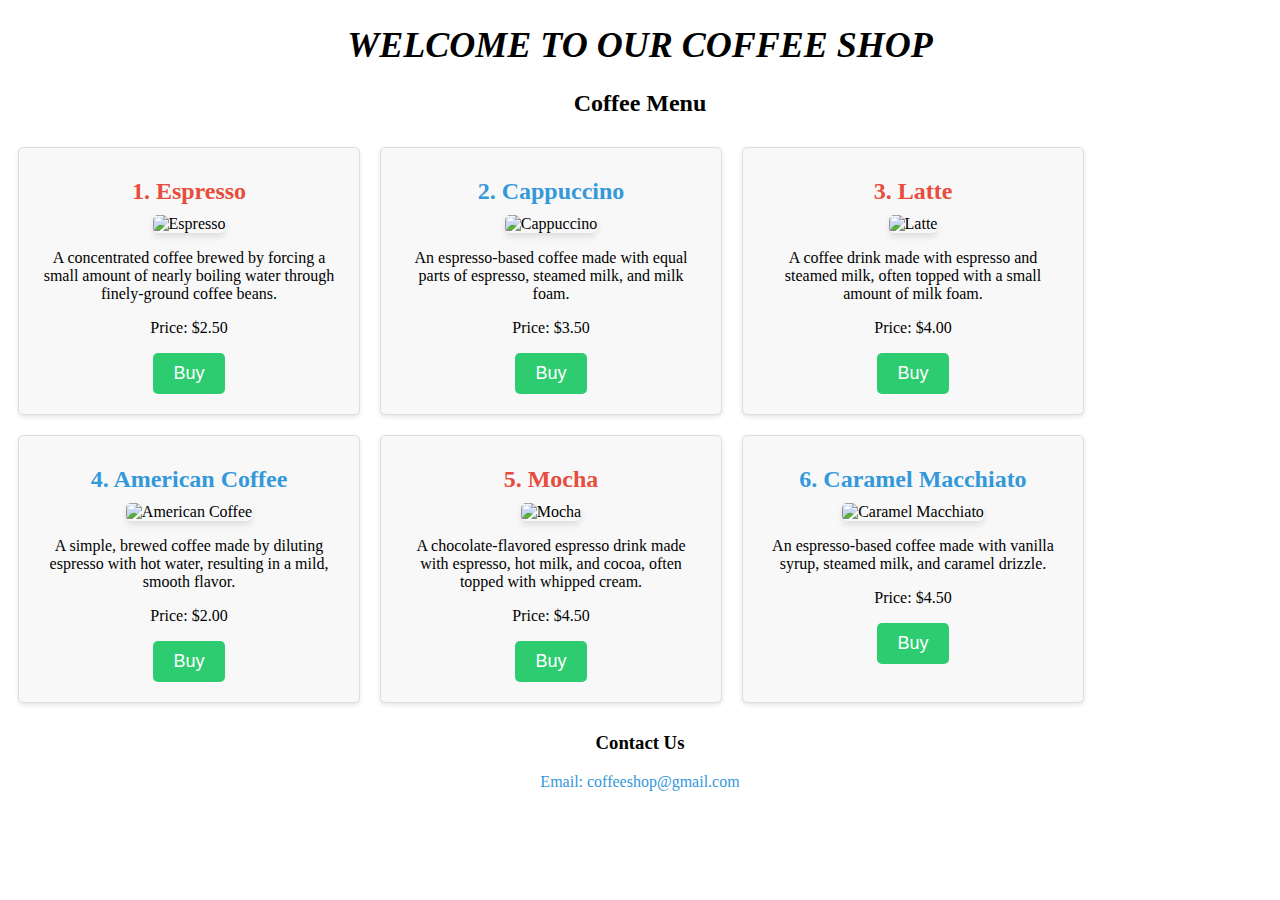
==== Java-application/index.html @ 6248d846 "Add files via upload" ====
<!DOCTYPE html>
<html lang="en">
<head>
    <meta charset="UTF-8">
    <meta name="viewport" content="width=device-width, initial-scale=1.0">
    <title>Coffe Shop</title>
    <link rel="stylesheet" href="index.css">
</head>
<body>
    <section id="coffee-shop">
        <h1>Welcome to Our Coffee Shop</h1>
    </section>
    <section id="menu">
        <h2>Coffee Menu</h2>
        <div class="coffee-cards">
            <!-- Coffee cards will be populated here by JavaScript -->
        </div>
    </section>
    <section id="contact">
        <h3>Contact Us</h3>
        <p class="email">Email: coffeeshop@gmail.com</p>


    </section>
    <!-- You can include JavaScript code here if needed -->
    <script src="./index.js"></script>
</body>
</html>
---- Java-application/index.css ----
/* Common styles for coffee cards */
.coffee-card {
    background-color: #f8f8f8;
    border: 1px solid #ddd;
    border-radius: 5px;
    padding: 20px;
    text-align: center;
    box-shadow: 0 2px 4px rgba(0, 0, 0, 0.1);
    max-width: 300px; /* Reduce the maximum width of the coffee card */
    margin: 10px;
    display: inline-block; /* Display coffee cards in a row */
}

.coffee-card h3 {
    font-size: 24px;
    margin: 10px 0;
}

.coffee-card img {
    max-width: 100%;
    max-height: 150px; /* Reduce the maximum height of the images */
    border-radius: 5px;
    box-shadow: 0 4px 6px rgba(0, 0, 0, 0.1);
}

.coffee-card p {
    font-size: 16px;
}

/* Apply different colors to coffee names */
.coffee-card:nth-child(odd) h3 {
    color: #e74c3c; /* Espresso and other odd-indexed items */
}

.coffee-card:nth-child(even) h3 {
    color: #3498db; /* Cappuccino and other even-indexed items */
}

/* Style the Buy button */
.coffee-card button {
    background-color: #2ecc71;
    color: #fff;
    border: none;
    padding: 10px 20px;
    border-radius: 5px;
    font-size: 18px;
    cursor: pointer;
}

.coffee-card button:hover {
    background-color: #27ae60;
}

/* Display coffee cards in a row */
.coffee-cards {
    display: flex;
    flex-wrap: wrap; /* Wrap coffee cards to the next line if they don't fit in the container */
}

/* Center align and style the title (h1) */
h1 {
    text-align: center;
    font-style: italic;
    font-size: 36px;
    text-transform: uppercase;
}

/* Center align and style h2 text */
h2 {
    text-align: center;
}

/* Center align and style h3 text */
h3 {
    text-align: center;
}

/* Style the contact section with decoration */
.contact {
    background-color: #f2f2f2;
    padding: 20px;
    text-align: center;
    border-top: 1px solid #ddd;
}

.contact h3 {
    font-style: italic;
    font-size: 24px;
    color: #333; /* Dark gray text color */
}

.contact p {
    font-size: 18px;
    color: #3498db; /* Blue text color */
    margin-top: 20px; /* Add some top margin to separate it from the rest of the content */
}

/* Center-align and style the email part */
.email {
    text-align: center;
    color: #3498db; /* Blue text color */
}
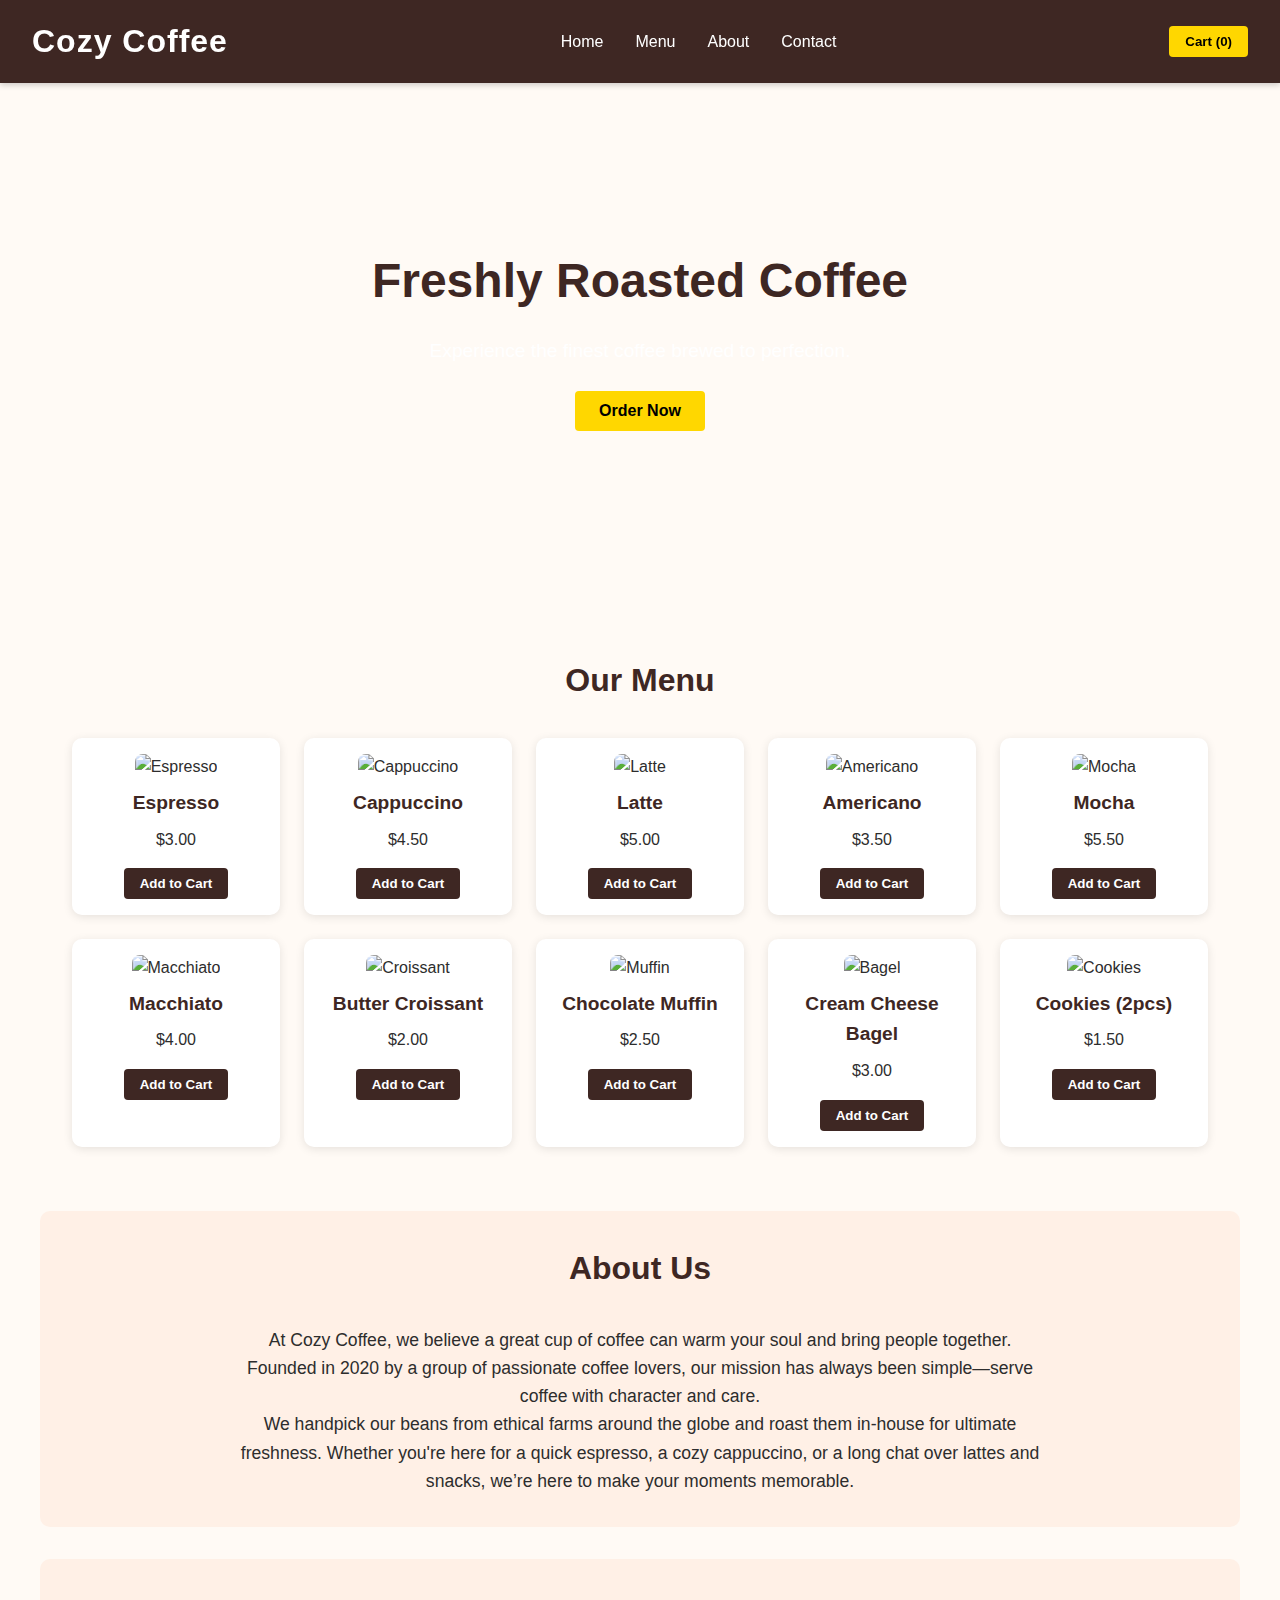
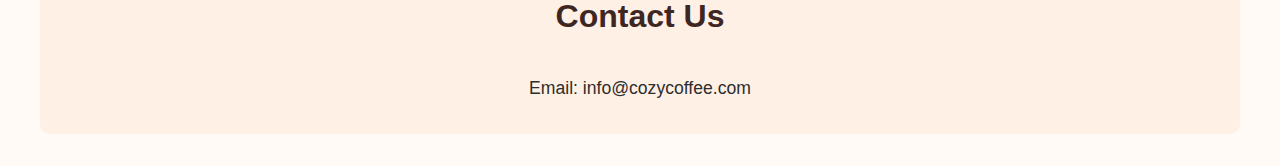
==== commit 2e4e3593: "Update UI styling" ====
--- a/Java-application/index.html
+++ b/Java-application/index.html
@@ -3,26 +3,125 @@
 <head>
     <meta charset="UTF-8">
     <meta name="viewport" content="width=device-width, initial-scale=1.0">
-    <title>Coffe Shop</title>
+    <title>Cozy Coffee</title>
     <link rel="stylesheet" href="index.css">
 </head>
 <body>
-    <section id="coffee-shop">
-        <h1>Welcome to Our Coffee Shop</h1>
-    </section>
-    <section id="menu">
-        <h2>Coffee Menu</h2>
-        <div class="coffee-cards">
-            <!-- Coffee cards will be populated here by JavaScript -->
+    <header>
+        <h1>Cozy Coffee</h1>
+        <nav>
+            <ul>
+                <li><a href="#home">Home</a></li>
+                <li><a href="#menu">Menu</a></li>
+                <li><a href="#about">About</a></li>
+                <li><a href="#contact">Contact</a></li>
+            </ul>
+        </nav>
+        <div class="cart">
+            <button id="cartBtn">Cart (0)</button>
+        </div>
+    </header>
+
+    <section id="home">
+        <div class="hero">
+            <h2>Freshly Roasted Coffee</h2>
+            <p>Experience the finest coffee brewed to perfection.</p>
+            <button>Order Now</button>
         </div>
     </section>
+
+    <section id="menu">
+        <h2>Our Menu</h2>
+        <div class="menu-items">
+            <!-- Coffee Items -->
+            <div class="item" data-name="Espresso" data-price="3.00">
+                <img src="https://encrypted-tbn0.gstatic.com/images?q=tbn:ANd9GcT6-DCSWkgGm21rVPMLSp2WeNxsitUhfq0KlA&s" alt="Espresso">
+                <h3>Espresso</h3>
+                <p>$3.00</p>
+                <button class="add-to-cart">Add to Cart</button>
+            </div>
+            <div class="item" data-name="Cappuccino" data-price="4.50">
+                <img src="https://encrypted-tbn0.gstatic.com/images?q=tbn:ANd9GcR_fT1_2Kfo7VvMj7Os-47zGKNBrsn3wKU4QA&s" alt="Cappuccino">
+                <h3>Cappuccino</h3>
+                <p>$4.50</p>
+                <button class="add-to-cart">Add to Cart</button>
+            </div>
+            <div class="item" data-name="Latte" data-price="5.00">
+                <img src="https://encrypted-tbn0.gstatic.com/images?q=tbn:ANd9GcSbivlahh7K5RVcJij0iRgUePZyQZjTGlV9EA&s" alt="Latte">
+                <h3>Latte</h3>
+                <p>$5.00</p>
+                <button class="add-to-cart">Add to Cart</button>
+            </div>
+            <div class="item" data-name="Americano" data-price="3.50">
+                <img src="https://www.foodandwine.com/thmb/9JyfZPcxlV9ubEeuSznhO-M4q0w=/1500x0/filters:no_upscale():max_bytes(150000):strip_icc()/Partners-Americano-FT-BLOG0523-b8e18cc340574cc9bed536cceeec7082.jpg" alt="Americano">
+                <h3>Americano</h3>
+                <p>$3.50</p>
+                <button class="add-to-cart">Add to Cart</button>
+            </div>
+            <div class="item" data-name="Mocha" data-price="5.50">
+                <img src="https://encrypted-tbn0.gstatic.com/images?q=tbn:ANd9GcRBAdnkQ55IVLwyyS0oh8dsQ2mHNXssRcXhZw&s" alt="Mocha">
+                <h3>Mocha</h3>
+                <p>$5.50</p>
+                <button class="add-to-cart">Add to Cart</button>
+            </div>
+            <div class="item" data-name="Macchiato" data-price="4.00">
+                <img src="https://encrypted-tbn0.gstatic.com/images?q=tbn:ANd9GcR5nJblKUp-sfsqtVK4kqPUCJSTWrf2u0Hh8A&s" alt="Macchiato">
+                <h3>Macchiato</h3>
+                <p>$4.00</p>
+                <button class="add-to-cart">Add to Cart</button>
+            </div>
+
+            <!-- Snacks -->
+            <div class="item" data-name="Croissant" data-price="2.00">
+                <img src="https://encrypted-tbn0.gstatic.com/images?q=tbn:ANd9GcT8AGe0SoOhCWiUZ8xBxZIqAa9hgCFssPCVPQ&s" alt="Croissant">
+                <h3>Butter Croissant</h3>
+                <p>$2.00</p>
+                <button class="add-to-cart">Add to Cart</button>
+            </div>
+            <div class="item" data-name="Muffin" data-price="2.50">
+                <img src="https://encrypted-tbn0.gstatic.com/images?q=tbn:ANd9GcSVoRrXA5wVQOyqWEUJEal5qGJaiZ9ygt5HPw&s" alt="Muffin">
+                <h3>Chocolate Muffin</h3>
+                <p>$2.50</p>
+                <button class="add-to-cart">Add to Cart</button>
+            </div>
+            <div class="item" data-name="Bagel" data-price="3.00">
+                <img src="https://encrypted-tbn0.gstatic.com/images?q=tbn:ANd9GcQAN62J1a1_cHxa4FJYL7YOBYPGKhP8spoSeg&s" alt="Bagel">
+                <h3>Cream Cheese Bagel</h3>
+                <p>$3.00</p>
+                <button class="add-to-cart">Add to Cart</button>
+            </div>
+            <div class="item" data-name="Cookies" data-price="1.50">
+                <img src="https://encrypted-tbn0.gstatic.com/images?q=tbn:ANd9GcTAiiESCyVHH93LaDYLzkycln8L7afOwZiKiA&s" alt="Cookies">
+                <h3>Cookies (2pcs)</h3>
+                <p>$1.50</p>
+                <button class="add-to-cart">Add to Cart</button>
+            </div>
+        </div>
+    </section>
+
+    <section id="about">
+        <h2>About Us</h2>
+        <p>At Cozy Coffee, we believe a great cup of coffee can warm your soul and bring people together. Founded in 2020 by a group of passionate coffee lovers, our mission has always been simple—serve coffee with character and care.</p>
+        <p>We handpick our beans from ethical farms around the globe and roast them in-house for ultimate freshness. Whether you're here for a quick espresso, a cozy cappuccino, or a long chat over lattes and snacks, we’re here to make your moments memorable.</p>
+    </section>
+
     <section id="contact">
-        <h3>Contact Us</h3>
-        <p class="email">Email: coffeeshop@gmail.com</p>
+        <h2>Contact Us</h2>
+        <p>Email: info@cozycoffee.com</p>
+        
+    </section>
 
+    <!-- Cart Modal -->
+    <div id="cartModal" class="cart-modal">
+        <div class="cart-content">
+            <h3>Your Cart</h3>
+            <ul id="cartItems"></ul>
+            <p>Total: $<span id="cartTotal">0.00</span></p>
+            <button id="checkoutBtn">Checkout</button>
+            <button id="closeCartBtn">Close</button>
+        </div>
+    </div>
 
-    </section>
-    <!-- You can include JavaScript code here if needed -->
-    <script src="./index.js"></script>
+    <script src="index.js"></script>
 </body>
 </html>
--- a/Java-application/index.css
+++ b/Java-application/index.css
@@ -1,102 +1,271 @@
-/* Common styles for coffee cards */
-.coffee-card {
-    background-color: #f8f8f8;
-    border: 1px solid #ddd;
-    border-radius: 5px;
-    padding: 20px;
-    text-align: center;
-    box-shadow: 0 2px 4px rgba(0, 0, 0, 0.1);
-    max-width: 300px; /* Reduce the maximum width of the coffee card */
-    margin: 10px;
-    display: inline-block; /* Display coffee cards in a row */
-}
-
-.coffee-card h3 {
-    font-size: 24px;
-    margin: 10px 0;
-}
-
-.coffee-card img {
-    max-width: 100%;
-    max-height: 150px; /* Reduce the maximum height of the images */
-    border-radius: 5px;
-    box-shadow: 0 4px 6px rgba(0, 0, 0, 0.1);
-}
-
-.coffee-card p {
-    font-size: 16px;
-}
-
-/* Apply different colors to coffee names */
-.coffee-card:nth-child(odd) h3 {
-    color: #e74c3c; /* Espresso and other odd-indexed items */
-}
-
-.coffee-card:nth-child(even) h3 {
-    color: #3498db; /* Cappuccino and other even-indexed items */
-}
-
-/* Style the Buy button */
-.coffee-card button {
-    background-color: #2ecc71;
-    color: #fff;
-    border: none;
-    padding: 10px 20px;
-    border-radius: 5px;
-    font-size: 18px;
-    cursor: pointer;
-}
-
-.coffee-card button:hover {
-    background-color: #27ae60;
-}
-
-/* Display coffee cards in a row */
-.coffee-cards {
+/* Reset and Base Styles */
+* {
+    margin: 0;
+    padding: 0;
+    box-sizing: border-box;
+}
+
+body {
+    font-family: 'Segoe UI', Tahoma, Geneva, Verdana, sans-serif;
+    background-color: #fffaf5;
+    color: #2d2d2d;
+    line-height: 1.6;
+    scroll-behavior: smooth;
+}
+
+/* Header */
+header {
     display: flex;
-    flex-wrap: wrap; /* Wrap coffee cards to the next line if they don't fit in the container */
-}
-
-/* Center align and style the title (h1) */
-h1 {
-    text-align: center;
-    font-style: italic;
-    font-size: 36px;
-    text-transform: uppercase;
-}
-
-/* Center align and style h2 text */
-h2 {
-    text-align: center;
-}
-
-/* Center align and style h3 text */
-h3 {
-    text-align: center;
-}
-
-/* Style the contact section with decoration */
-.contact {
-    background-color: #f2f2f2;
-    padding: 20px;
-    text-align: center;
-    border-top: 1px solid #ddd;
-}
-
-.contact h3 {
-    font-style: italic;
-    font-size: 24px;
-    color: #333; /* Dark gray text color */
-}
-
-.contact p {
-    font-size: 18px;
-    color: #3498db; /* Blue text color */
-    margin-top: 20px; /* Add some top margin to separate it from the rest of the content */
-}
-
-/* Center-align and style the email part */
-.email {
-    text-align: center;
-    color: #3498db; /* Blue text color */
-}
+    justify-content: space-between;
+    align-items: center;
+    background-color: #3e2723;
+    padding: 1rem 2rem;
+    color: white;
+    position: sticky;
+    top: 0;
+    z-index: 1000;
+    box-shadow: 0 2px 6px rgba(0, 0, 0, 0.2);
+}
+
+header h1 {
+    font-size: 2rem;
+    font-weight: bold;
+    letter-spacing: 1px;
+}
+
+nav ul {
+    display: flex;
+    gap: 2rem;
+    list-style: none;
+}
+
+nav a {
+    color: white;
+    text-decoration: none;
+    font-weight: 500;
+    transition: color 0.3s ease;
+}
+
+nav a:hover {
+    color: #ffd700;
+}
+
+.cart {
+    position: relative;
+}
+
+#cartBtn {
+    background-color: #ffd700;
+    border: none;
+    padding: 0.5rem 1rem;
+    font-weight: bold;
+    cursor: pointer;
+    border-radius: 4px;
+    transition: background-color 0.3s ease;
+}
+
+#cartBtn:hover {
+    background-color: #ffb700;
+}
+
+/* Hero Section */
+.hero {
+    background-image: url('https://images.unsplash.com/photo-1541167760496-1628856ab772');
+    background-size: cover;
+    background-position: center;
+    color: white;
+    text-align: center;
+    padding: 6rem 2rem;
+}
+
+.hero h2 {
+    font-size: 3rem;
+    margin-bottom: 1rem;
+}
+
+.hero p {
+    font-size: 1.2rem;
+    margin-bottom: 1.5rem;
+}
+
+.hero button {
+    background-color: #ffd700;
+    border: none;
+    padding: 0.7rem 1.5rem;
+    font-size: 1rem;
+    font-weight: bold;
+    border-radius: 4px;
+    cursor: pointer;
+    transition: background-color 0.3s ease;
+}
+
+.hero button:hover {
+    background-color: #ffb700;
+}
+
+/* Sections */
+section {
+    padding: 4rem 2rem;
+    max-width: 1200px;
+    margin: auto;
+}
+
+section h2 {
+    text-align: center;
+    margin-bottom: 2rem;
+    font-size: 2rem;
+    color: #3e2723;
+}
+
+/* Menu */
+.menu-items {
+    display: grid;
+    grid-template-columns: repeat(auto-fit, minmax(200px, 1fr));
+    gap: 1.5rem;
+}
+
+.item {
+    background-color: white;
+    border-radius: 10px;
+    box-shadow: 0 2px 10px rgba(0,0,0,0.1);
+    overflow: hidden;
+    text-align: center;
+    padding: 1rem;
+    transition: transform 0.3s ease;
+}
+
+.item:hover {
+    transform: scale(1.03);
+}
+
+.item img {
+    width: 100%;
+    height: 160px;
+    object-fit: cover;
+    border-radius: 8px;
+}
+
+.item h3 {
+    margin: 0.5rem 0;
+    font-size: 1.2rem;
+    color: #3e2723;
+}
+
+.item p {
+    font-size: 1rem;
+    margin-bottom: 1rem;
+}
+
+.item button {
+    background-color: #3e2723;
+    color: white;
+    border: none;
+    padding: 0.5rem 1rem;
+    border-radius: 4px;
+    cursor: pointer;
+    font-weight: bold;
+    transition: background-color 0.3s ease;
+}
+
+.item button:hover {
+    background-color: #5d4037;
+}
+
+/* About & Contact */
+#about, #contact {
+    background-color: #fff0e6;
+    border-radius: 10px;
+    padding: 2rem;
+    margin-bottom: 2rem;
+}
+
+#about p, #contact p {
+    text-align: center;
+    font-size: 1.1rem;
+    max-width: 800px;
+    margin: auto;
+}
+
+/* Cart Modal */
+.cart-modal {
+    display: none;
+    position: fixed;
+    top: 10%;
+    right: 10%;
+    width: 300px;
+    background-color: white;
+    border-radius: 8px;
+    box-shadow: 0 0 15px rgba(0, 0, 0, 0.3);
+    padding: 1.5rem;
+    z-index: 2000;
+}
+
+.cart-modal.active {
+    display: block;
+}
+
+.cart-content h3 {
+    margin-bottom: 1rem;
+    font-size: 1.5rem;
+    text-align: center;
+}
+
+#cartItems {
+    list-style: none;
+    margin-bottom: 1rem;
+    padding-left: 0;
+}
+
+#cartItems li {
+    font-size: 1rem;
+    margin-bottom: 0.5rem;
+}
+
+#cartTotal {
+    font-weight: bold;
+}
+
+#checkoutBtn, #closeCartBtn {
+    width: 100%;
+    padding: 0.5rem;
+    margin-top: 0.5rem;
+    border: none;
+    border-radius: 4px;
+    font-weight: bold;
+    cursor: pointer;
+    transition: background-color 0.3s ease;
+}
+
+#checkoutBtn {
+    background-color: #4caf50;
+    color: white;
+}
+
+#checkoutBtn:hover {
+    background-color: #45a049;
+}
+
+#closeCartBtn {
+    background-color: #ccc;
+}
+
+#closeCartBtn:hover {
+    background-color: #bbb;
+}
+
+/* Responsive Tweaks */
+@media (max-width: 768px) {
+    nav ul {
+        gap: 1rem;
+        flex-direction: column;
+        align-items: flex-start;
+    }
+
+    .menu-items {
+        grid-template-columns: repeat(auto-fit, minmax(180px, 1fr));
+    }
+
+    .hero h2 {
+        font-size: 2rem;
+    }
+}
